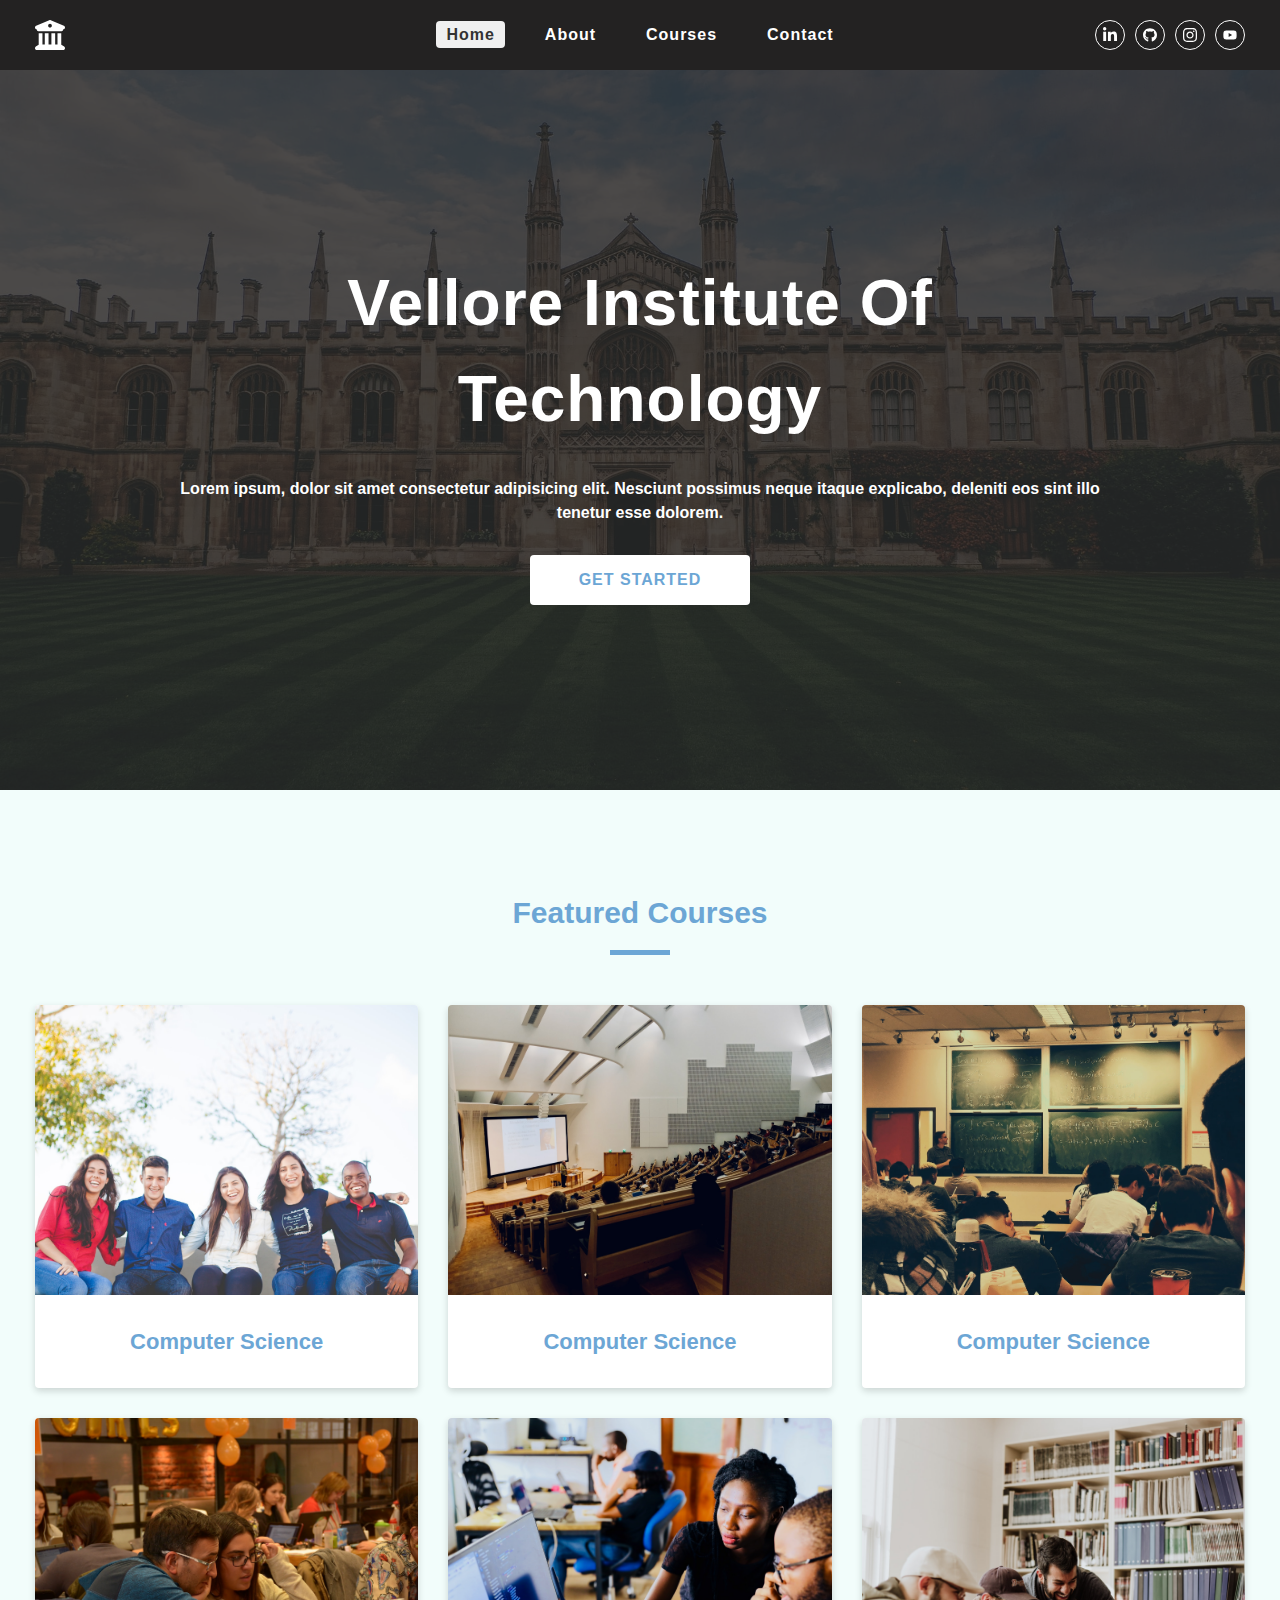
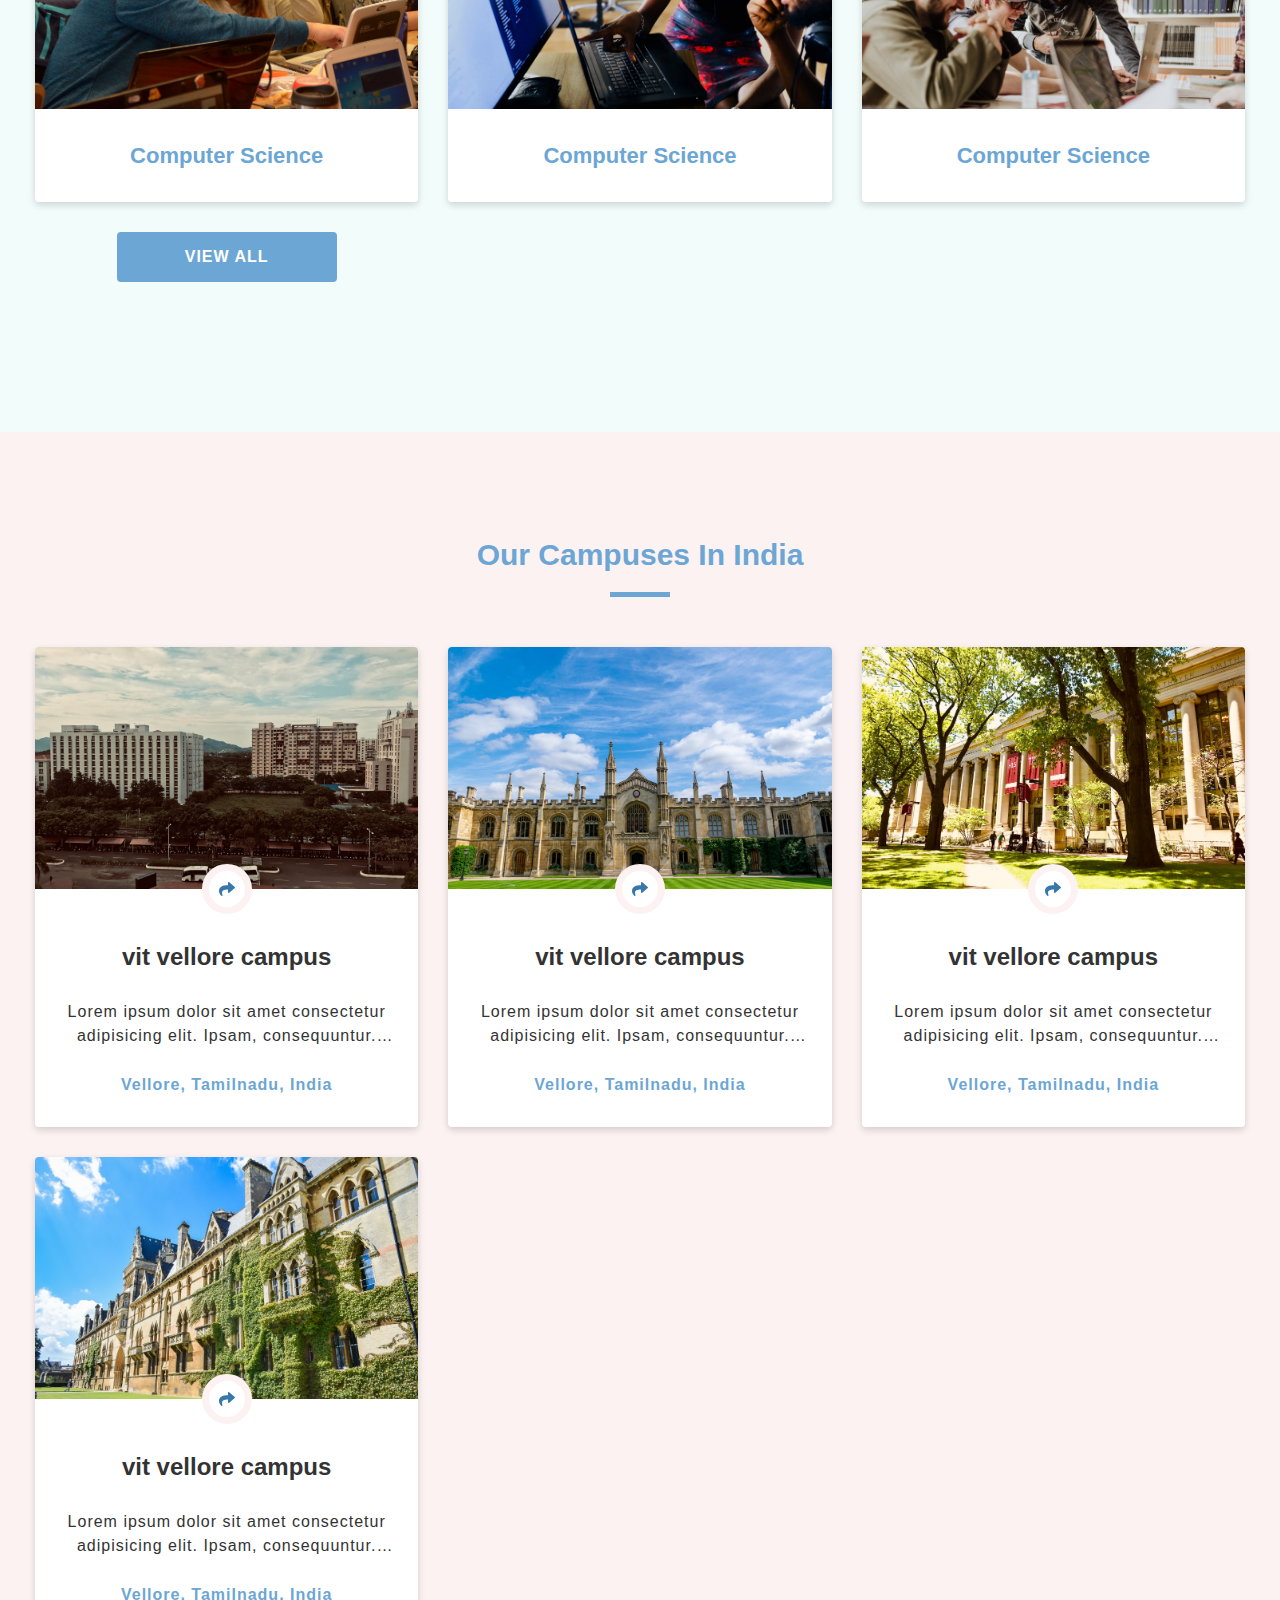
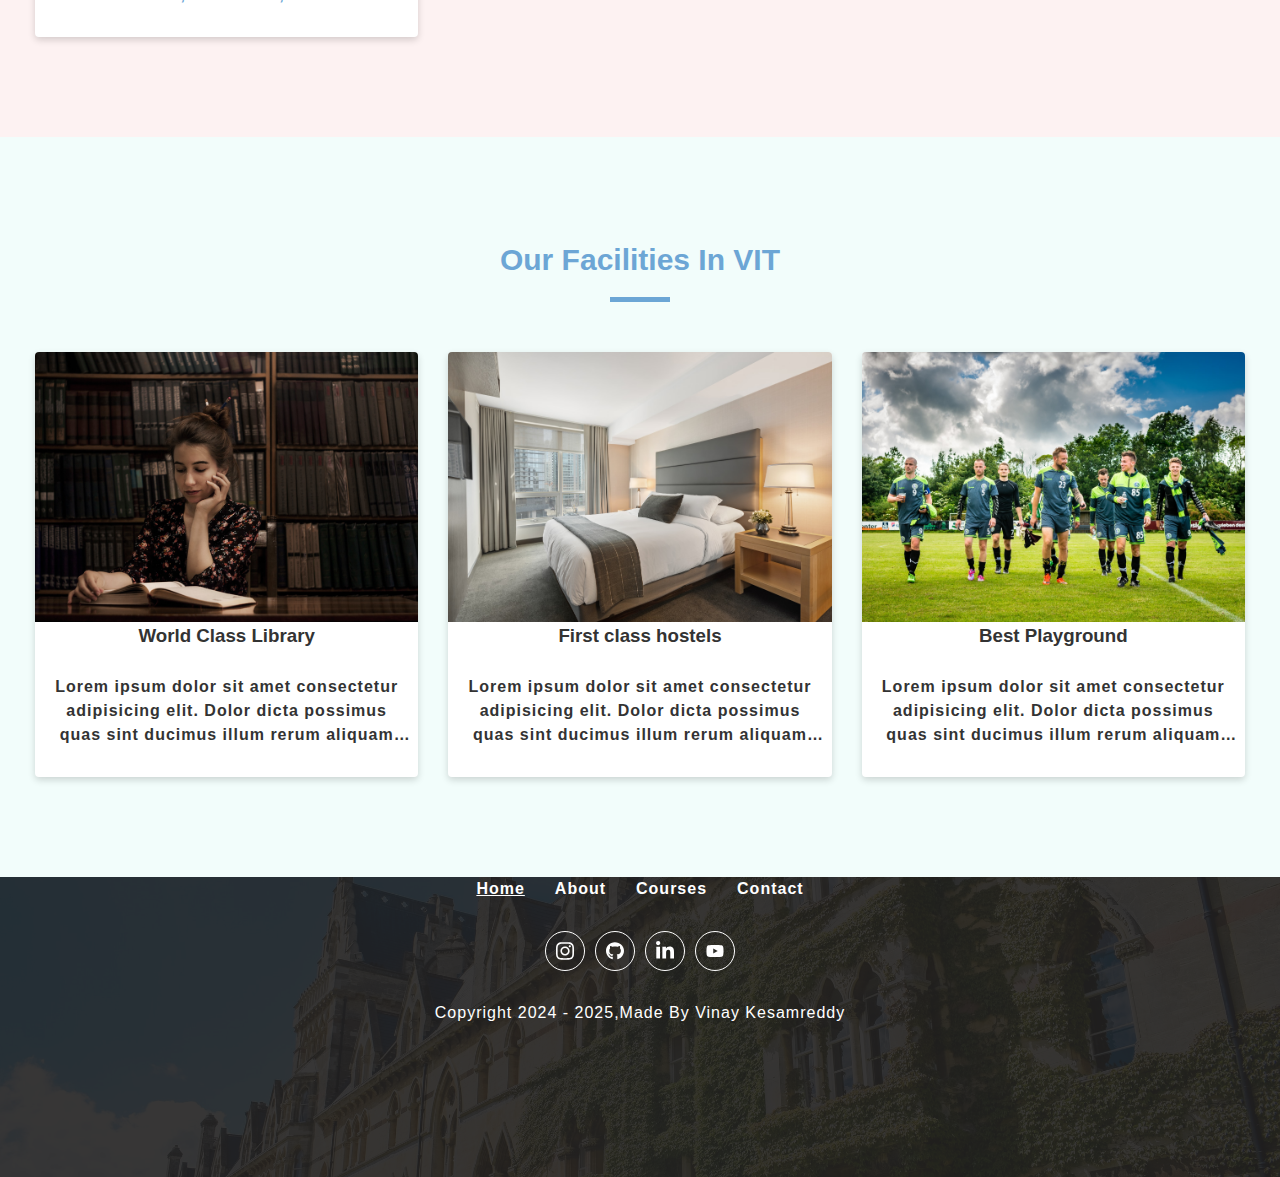
==== index.html @ 9fdfd01a "VIT Project Completed" ====
<!DOCTYPE html>
<html lang="en">
<head>
  <meta charset="UTF-8">
  <meta name="viewport" content="width=device-width, initial-scale=1.0">
  <title>Srikanth | Vellore Institute of technology</title>
  <link rel="shortcut icon" href="./icons/university.svg" type="image/x-icon">
  <link rel="stylesheet" href="./css/style.css" />
  <link rel="stylesheet" href="./css/navbar.css" />
  <link rel="stylesheet" href="./css/common.css" />
  <link rel="stylesheet" href="./css/sidebar.css" />
  <link rel="stylesheet" href="./css/footer.css" />
  <link rel="stylesheet" href="./css/home.css">
</head>
<body>
  <!-- nav section start -->
  <nav class="nav-container">
    <div class="nav-center wrapper">
      <div class="logo-section">
        <a href="./">
        <img src="./icons/university.svg" alt="university logo class="logo">
        </a>
      </div>
      <div class="hamburger">
        <img src="./icons/bars.svg" alt="sidebar open button" />
      </div>
      <div class="nav-links-main">
        <ul class="nav-links">
          <li><a href="./" class="nav-link active">Home</a></li>
          <li><a href="./about.html" class="nav-link">About</a></li>
          <li><a href="./courses.html" class="nav-link">Courses</a></li>
          <li><a href="./contact.html" class="nav-link">Contact</a></li>
        </ul>
      </div>
      <div class="nav-social-links-main">
        <ul class="nav-social-links">
          <li class="nav-social-link">
            <a href="#">
              <img src="./icons/linkedin.svg" alt="Linkedin">
            </a>
          </li>
          <li class="nav-social-link">
            <a href="#">
              <img src="./icons/github.svg" alt="github">
            </a>
          </li>
          <li class="nav-social-link">
            <a href="#">
              <img src="./icons/instagram.svg" alt="instagram">
            </a>
          </li>
          <li class="nav-social-link">
            <a href="#">
              <img src="./icons/youtube.svg" alt="youtube">
            </a>
          </li>
        </ul>
      </div>
    </div>
  </nav>
  <!-- nav section end -->

  <!-- hero section starts -->
  <div class="home-page page-hero-container">
    <div class="page-hero">
      <div class="hero-img-component">
        <img src="./assets/university-banner.jpeg" alt="university banner image">
      </div>
    </div>
    <div class="hero-box paddingBottomMobile-thirty paddingTopMobile-thirty">
      <div class="hero-content text-center wrapper text-container">
        <h1 class="heading">Vellore Institute of Technology</h1>
        <p class="desc">Lorem ipsum, dolor sit amet consectetur adipisicing elit. Nesciunt possimus neque itaque explicabo, deleniti eos sint illo tenetur esse dolorem.</p>
        <div class="button-container">
          <a href="./contact.html" class="home-button button-primary-light">Get Started</a>
        </div>
      </div>
    </div>
  </div>
  <!-- hero section ends -->

  <!-- Sidebar section starts -->
  <aside class="sidebar-container">
    <div class="sidebar-center wrapper">
      <div class="side-header">
        <div class="logo-section">
          <a href="./"><img src="./icons/university.svg" alt="sidebar logo">
          </a>
        </div>
        <div class="close-button">
          <img src="./icons/close.svg" alt="Sidebar close button">
        </div>
      </div>
      <div class="sidebar-content paddingTopMobile-fifty">
        <div class="sidebar-links-main">
          <ul class="sidebar-links">
            <li><a href="./" class="nav-link active">Home</a></li>
            <li><a href="./about.html" class="nav-link">About</a></li>
            <li><a href="./courses.html" class="nav-link">Courses</a></li>
            <li><a href="./contact.html" class="nav-link">Contact</a></li>
          </ul>
        </div>
      </div>
    </div>
  </aside>
  <!-- Sidebar section ends -->

<!-- featured courses start -->
<div class="featured-courses-container light-blue-background">
  <div class="featured-courses-center wrapper">
      <div class="section-title paddingTopDesktop-hundred paddingTopMobile-fifty">
          <h3 class="title">featured courses</h3>
          <div class="underline"></div>
      </div>
      <section class="featured-courses paddingTopDesktop-fifty paddingBottomDesktop-fifty paddingBottomMobile-fifty three-column-layout paddingTopMobile-fifty">
          <!-- single course start -->
          <article class="single-course">
              <div class="img-container">
                  <img src="./assets/course-2.jpeg" alt="Course one">
              </div>
              <div class="course-title">
                  <p>computer science</p>
              </div>
          </article>
          <!-- single course end -->
          <!-- single course start -->
          <article class="single-course">
              <div class="img-container">
                  <img src="./assets/course-3.jpeg" alt="Course one">
              </div>
              <div class="course-title">
                  <p>computer science</p>
              </div>
          </article>
          <!-- single course end -->
          <!-- single course start -->
          <article class="single-course">
              <div class="img-container">
                  <img src="./assets/course-4.jpeg" alt="Course one">
              </div>
              <div class="course-title">
                  <p>computer science</p>
              </div>
          </article>
          <!-- single course end -->
          <!-- single course start -->
          <article class="single-course">
              <div class="img-container">
                  <img src="./assets/course-5.jpeg" alt="Course one">
              </div>
              <div class="course-title">
                  <p>computer science</p>
              </div>
          </article>
          <!-- single course end -->
          <!-- single course start -->
          <article class="single-course">
              <div class="img-container">
                  <img src="./assets/course-6.jpeg" alt="Course one">
              </div>
              <div class="course-title">
                  <p>computer science</p>
              </div>
          </article>
          <!-- single course end -->
          <!-- single course start -->
          <article class="single-course">
              <div class="img-container">
                  <img src="./assets/course-1.jpeg" alt="Course one">
              </div>
              <div class="course-title">
                  <p>computer science</p>
              </div>
          </article>
          <!-- single course end -->
          <div class="paddingBottomMobile-fifty paddingBottomDesktop-hundred text-center">
              <a href="./courses.html" class="button-primary-dark">view all</a>
          </div>
      </section>
  </div>
</div>
<!-- featured courses end -->

<!-- our campuses start -->
<div class="our-campuses-container light-pink-background">
  <div class="our-campuses-center wrapper">
    <div class="section-title paddingTopDesktop-hundred paddingTopMobile-fifty">
      <h3 class="title">our campuses in India</h3>
      <div class="underline"></div>
    </div>
    <section class="our-campuses paddingTopDesktop-fifty paddingBottomDesktop-hundred
     paddingTopMobile-fifty paddingBottomMobile-fifty three-column-layout">
     <!-- single campus start -->
     <article class="each-campus">
      <div class="img-container">
        <img src="./assets/campus-1.jpeg" alt="campus-1">
        <a href="#" class="share-icon-campus">
          <img src="./icons/share.svg" alt="share icon">
        </a>
      </div>
      <div class="campus-info text-center">
        <h2 class="campu-title">vit vellore campus</h2>
        <p class="desc">Lorem ipsum dolor sit amet consectetur adipisicing elit. Ipsam, consequuntur. Consectetur neque dolores autem ad facilis culpa, aspernatur dolore. Officia.</p>
        <h4 class="address">vellore, tamilnadu, India</h4>
      </div>
     </article>
     <!-- single campus end -->
          <!-- single campus start -->
          <article class="each-campus">
            <div class="img-container">
              <img src="./assets/campus-2.jpeg" alt="campus-1">
              <a href="#" class="share-icon-campus">
                <img src="./icons/share.svg" alt="share icon">
              </a>
            </div>
            <div class="campus-info text-center">
              <h2 class="campu-title">vit vellore campus</h2>
              <p class="desc">Lorem ipsum dolor sit amet consectetur adipisicing elit. Ipsam, consequuntur. Consectetur neque dolores autem ad facilis culpa, aspernatur dolore. Officia.</p>
              <h4 class="address">vellore, tamilnadu, India</h4>
            </div>
           </article>
           <!-- single campus end -->
                <!-- single campus start -->
     <article class="each-campus">
      <div class="img-container">
        <img src="./assets/campus-3.jpeg" alt="campus-1">
        <a href="#" class="share-icon-campus">
          <img src="./icons/share.svg" alt="share icon">
        </a>
      </div>
      <div class="campus-info text-center">
        <h2 class="campu-title">vit vellore campus</h2>
        <p class="desc">Lorem ipsum dolor sit amet consectetur adipisicing elit. Ipsam, consequuntur. Consectetur neque dolores autem ad facilis culpa, aspernatur dolore. Officia.</p>
        <h4 class="address">vellore, tamilnadu, India</h4>
      </div>
     </article>
     <!-- single campus end -->
          <!-- single campus start -->
          <article class="each-campus">
            <div class="img-container">
              <img src="./assets/campus-4.jpeg" alt="campus-1">
              <a href="#" class="share-icon-campus">
                <img src="./icons/share.svg" alt="share icon">
              </a>
            </div>
            <div class="campus-info text-center">
              <h2 class="campu-title">vit vellore campus</h2>
              <p class="desc">Lorem ipsum dolor sit amet consectetur adipisicing elit. Ipsam, consequuntur. Consectetur neque dolores autem ad facilis culpa, aspernatur dolore. Officia.</p>
              <h4 class="address">vellore, tamilnadu, India</h4>
            </div>
           </article>
           <!-- single campus end -->
    </section>
  </div>
</div>
<!-- our campuses end -->

<!-- facilities section start -->
<div class="our-facilities-container light-blue-background">
  <div class="our-facilities-center wrapper">
    <div class="section-title paddingTopDesktop-hundred paddingTopMobile-fifty">
      <h3 class="title">Our Facilities in VIT</h3>
      <div class="underline"></div>
    </div>
    <section class="our-facilities paddingTopDesktop-fifty paddingBottomDesktop-hundred paddingTopMobile-fifty paddingBottomMobile-fifty three-column-layout">
      <!-- single facility start -->
      <article class="each-facility">
        <div class="img-container">
         <img src="./assets/facility-1.jpeg" alt="facilities section">
        </div>
        <div class="facility-info paddingTopMobile-thirty paddingBottomMobile-thirty paddingTopDesktop-forty paddingBottomDesktop-thirty text-center">
          <h3 class="facility">World Class Library</h3>
          <p class="facility-desc">
            Lorem ipsum dolor sit amet consectetur adipisicing elit. Dolor dicta possimus quas sint ducimus illum rerum aliquam nesciunt sapiente deleniti illo amet modi adipisci, ratione aspernatur, esse ipsa quaerat blanditiis.
          </p>
        </div>
      </article>
      <!-- single facility end -->
        <!-- single facility start -->
        <article class="each-facility">
          <div class="img-container">
           <img src="./assets/facility-2.jpeg" alt="facilities section">
          </div>
          <div class="facility-info paddingTopMobile-thirty paddingBottomMobile-thirty paddingTopDesktop-forty paddingBottomDesktop-thirty text-center">
            <h3 class="facility">First class hostels</h3>
            <p class="facility-desc">
              Lorem ipsum dolor sit amet consectetur adipisicing elit. Dolor dicta possimus quas sint ducimus illum rerum aliquam nesciunt sapiente deleniti illo amet modi adipisci, ratione aspernatur, esse ipsa quaerat blanditiis.
            </p>
          </div>
        </article>
        <!-- single facility end -->
          <!-- single facility start -->
      <article class="each-facility">
        <div class="img-container">
         <img src="./assets/facility-3.jpeg" alt="facilities section">
        </div>
        <div class="facility-info paddingTopMobile-thirty paddingBottomMobile-thirty paddingTopDesktop-forty paddingBottomDesktop-thirty text-center">
          <h3 class="facility">Best Playground</h3>
          <p class="facility-desc">
            Lorem ipsum dolor sit amet consectetur adipisicing elit. Dolor dicta possimus quas sint ducimus illum rerum aliquam nesciunt sapiente deleniti illo amet modi adipisci, ratione aspernatur, esse ipsa quaerat blanditiis.
          </p>
        </div>
      </article>
      <!-- single facility end -->
    </section>
  </div>
</div>
<!-- facilities section end -->

  <!-- Footer section starts -->
  <footer class="footer-container">
    <div class="footer-center wrapper">
      <div class="footer-links-main">
        <ul class="footer-links">
          <li><a href="./" class="footer-link active">Home</a></li>
          <li><a href="./about.html" class="footer-link">About</a></li>
          <li><a href="./courses.html" class="footer-link">Courses</a></li>
          <li><a href="./contact.html" class="footer-link">Contact</a></li>
        </ul>
      </div>
      <div class="social-links-main">
        <ul class="social-links">
          <li class="social-link"><a href="#"><img src="./icons/instagram.svg" alt="instagram"></a></li>
          <li class="social-link"><a href="#"><img src="./icons/github.svg" alt="github"></a></li>
          <li class="social-link"><a href="#"><img src="./icons/linkedin.svg" alt="linkedin"></a></li>
          <li class="social-link"><a href="#"><img src="./icons/youtube.svg" alt="youtube"></a></li>
        </ul>
      </div>
      <div class="footer-copy-right">
        <p>copyright 2024 - <span class="copyright-date">2025</span>,made by Vinay Kesamreddy</p>
      </div>
    </div>

  </footer>
  <!-- Footer section ends -->

  <!-- script -->
  <script src="./js/app.js"></script>

</body>
</html>
---- css/style.css ----
:root {
    --clr-primary:#6ca6d5;
    --clr-primary-light:#2284d3;
    --clr-white: #ffffff;
    --clr-white-light: #f0f0f0;
    --clr-shadow: #00000029;
    --clr-black: #333333;
    --clr-black-30: #2220204d;
    --clr-black-80: #222020cc;
    --clr-black-90: #212020e6;
    --clr-pink-light: #fdf2f2;
    --clr-blue-light: #f2fdfb;

    --font-family: Arial, Helvetica, San-serif;
    --box-shadow-light: 0px 3px 7px var(--clr-shadow);
    --box-shadow-dark: 0px 3px 7px var(--clr-black-30);
    --transition: all .3s linear;
    --radius: 4px;

}   

/* Global Styles */

*,
::after,::before{
    margin: 0px;
    padding: 0px;
    box-sizing: border-box;
}
*:focus{
    outline-width: 2px;
    outline-offset: 1px;
    outline-color: var(--clr-primary);
}
body{
    color: var(--clr-black);
    background: var(--clr-black);
    font-family: var(--font-family);
    line-height: 1.5;
}
ul{
    list-style-type: none;
}
a{
    text-decoration: none;
}
img{
    display: block;
}

/* Global Classes */

.container{
    width: 100%;
    height: 100%;
    background: var(--clr-primary);
    max-width: 1250px;
    margin-left: auto;
    margin-right: auto;
}
.wrapper{
    max-width: 1250px;
    margin-left: auto;
    margin-right: auto;
    padding-left: 20px;
    padding-right: 20px;
}
.text-container{
    max-width: 1000px;
    margin-left: auto;
    margin-right: auto;
}
.display-block{
    display: block !important;
}
.text-center{
    text-align: center;
}
.text-left{
    text-align: left;
}
.text-right{
    text-align: right;
}
@media screen and (max-width: 991px) {
    .full-width-mobile{
        width: 100%;
    } 
}
@media screen and (min-width: 992px){
    .full-width-desktop{
        width:100%;
    }
}
.light-pink-background{
    background: var(--clr-pink-light);
}
.light-blue-background{
    background: var(--clr-blue-light);
}
.section-title .title{
    font-size: 30px;
    font-weight: bold;
    text-transform: capitalize;
    text-align: center;
    margin-bottom: 15px;
    color: var(--clr-primary);
}
.section-title .underline{
    width: 60px;
    height: 5px;
    background: var(--clr-primary);
    margin-left: auto;
    margin-right: auto;
}
.button-primary-dark,
.button-primary-light{
    font-weight: bold;
    text-transform: uppercase;
    border: none;
    cursor: pointer;
    height: 45px;
    transition: var(--transition);
    font-size: 16px;
    letter-spacing: 1px;
    padding-left: 20px;
    padding-right: 20px;
    min-width: 200px;
    display: inline-flex;
    justify-content: center;
    align-items: center;
    border-radius: var(--radius);

}
.button-primary-dark{
    background: var(--clr-primary);
    color: var(--clr-white);
}
.button-primary-light{
    background: var(--clr-white);
    color: var(--clr-primary);
}
.button-primary-dark:hover{
    background: var(--clr-primary-light);
}
.button-primary-light:hover{
    background: var(--clr-white-light);
}
.primary-input,
.primary-textarea
{
    height: 45px;
    font-size: 16px;
    line-height: 25px;
    padding-left: 15px;
    padding-right: 15px;
    border-radius: 2px;
    border: 1px solid var(--clr-shadow);
    letter-spacing: 1px;
    font-family: var(--font-family);
}
.primary-textarea{
    height: unset;
    padding-top: 15px;
    padding-bottom: 15px;
    resize: vertical;
}
.primary-input::placeholder,
.primary-textarea::placeholder{
    text-transform: capitalize;
}
@media screen and (min-width: 992px){
    .button-primary-dark,
    .button-primary-light{
        height: 50px;
        min-width: 220px;
    }
    .primary-input{
        height: 50px;
    }
}

@keyframes bounceAnimation{
    0%{
        transform:scale(0.8);

    }
    100%{
        transform: scale(1.2);
    }
}
---- css/navbar.css ----
/* Navbar styles */
.nav-container{
    background: var(--clr-black-90);
    width: 100%;
    min-height: 50px;
    display: flex;
    justify-content: center;
    align-items: center;
    top: -70px;
}
.nav-container.sticky-nav{
    position: fixed;
    top: 0;
    left: 0;
    z-index: 9;
    transition: var(--transition );
}
.nav-center{
   width: 100%;
   display: grid;
   grid-template-columns: repeat(2,1fr);
   align-items: center;
   justify-content: center;
} 
.nav-links-main{
    display: none;
}
.nav-social-links-main{
    display: none;
}
.nav-container .logo-section{
    width: 30px;
}
.nav-container .hamburger{
    width: 25px;
    display: flex;
    justify-self: flex-end;
}
@media screen and (min-width: 992px) {
    .nav-container{
        min-height: 70px;
    }
    .nav-center{
        grid-template-columns: repeat(3, 1fr);
    }
    .nav-container .nav-container.logo-section{
        width: 50px;
        cursor: pointer;
    }
    .nav-container .hamburger{
        display: none;
    }
    .nav-container .nav-links-main{
        display: flex;
    }
    .nav-container .nav-links{
        display: flex;
        column-gap: 30px;
    }
    .nav-container .nav-link{
        color: var(--clr-white);
        font-size: 16px;
        text-transform: capitalize;
        font-weight: bold;
        letter-spacing: 1px;
        padding: 5px 10px;
        border-radius: var(--radius);
        transition: var(--transition);
    }
    .nav-container .nav-link.active,
    .nav-container .nav-link:hover{
        background: var(--clr-white-light);
        color: var(--clr-black);
    }
    .nav-container .nav-social-links-main{
        display: flex;
        justify-self: flex-end;
    }
    .nav-social-links-main .nav-social-links {
        display: flex;
        column-gap: 10px;
        justify-content: center;
        align-items: center;
    }
    .nav-social-links .nav-social-link{
        width: 30px;
        height: 30px;
        border: 1px solid var(--clr-white);
        border-radius: 50%;
        display: flex;
        justify-content: center;
        align-items: center;
    }
    .nav-social-links-main .nav-social-link:hover {
        transition: var(--transition);
        transform: translateY(-3px)
    }
    .nav-container .nav-social-link img{
        width: 14px;
    }
}
---- css/common.css ----
/* Hero page container */
.page-hero-container{
    width: 100%;
}
.page-hero-container .page-img-component{
    aspect-ratio: 375/220;
    overflow: hidden;
}
.page-hero-container .img-container,
.page-hero-container img{
    width: 100%;
    height: 100%;
    object-fit: cover;
}
.page-hero-container .hero-box{
    width: 100%;
    background: var(--clr-primary);
    min-height: 250px;
    display: flex;
    justify-content: center;
    align-items: center;
}
.page-hero-container .hero-content{
    display: flex;
    flex-direction: column;
    row-gap: 30px;
}
.page-hero-container .heading{
    color: var(--clr-white);
    font-size: 24px;
    letter-spacing: 1px;
    text-transform: capitalize;
}
.page-hero-container .desc{
    color: var(--clr-white);
    font-size: 16px;
    font-weight: bold;
}
.page-hero-container .small-heading{
    font-size: 18px;
    letter-spacing: 1px;
    text-transform: uppercase;
    color: var(--clr-white);
    font-weight: bold;
}
@media screen and (min-width: 992px){
    .page-hero-container{
        position: relative;
    }
    .page-hero-container .hero-img-component{
        aspect-ratio: 1928/700;
        position: relative;
    }
    .home-page.page-hero-container .hero-img-component{
        aspect-ratio: 1920/1080;
    }
    .page-hero-container .hero-img-component::before{
        content: "";
        position: absolute;
        width: 100%;
        height: 100%;
        top: 0;
        left: 0;
        background: var(--clr-black-80);
    }
    .page-hero-container .hero-box{
        position: absolute;
        top: 50%;
        left: 50%;
        transform: translate(-50%,-50%);
        background: transparent;
    }
    .page-hero-container .heading{
        font-size: 64px;
    }
    .page-hero-container .small-heading{
        font-size: 34px;
    }
    .page-hero-container .home-button{
        animation: bounceAnimation 3s linear infinite alternate;
    }
}

/* contact promotion styles */
.contact-promotion{
    width: 100%;

}
.contact-promotion .contact-promo-img{
    position: relative;
    aspect-ratio: 350/400;
    overflow: hidden;
    border-radius: var(--radius);
}
.contact-promotion .contact-promo-img::before{
    position: absolute;
    content: "";
    width: 100%;
    height: 100%;
    top: 0;
    left: 0;
    background: var(--clr-black-80);
}
.contact-promotion .contact-promo-img img{
    width: 100%;
    height: 100%;
    object-fit: cover;
}
.contact-promotion .contact-info-container{
    position: absolute;
    top: 50%;
    left: 50%;
    width: 100%;
    height: 100%;
    transform: translate(-50%, -50%);
    display: flex;
    flex-direction: column;
    row-gap: 40px;
    align-items: center;
    justify-content: center;
}
.contact-promotion .contact-info-container .contact-heading{
    font-size: 30px;
    color: var(--clr-white);
    letter-spacing: 1px;
    text-transform: capitalize;
}
@media screen and (min-width: 992px) {
    .contact-promotion .contact-promo-img {
        aspect-ratio: 1259/437;
    }
    .contact-promotion .contact-info-container .contact-heading{
        font-size: 40px;
    }
}

/* Padding classes */
@media screen and (max-width: 991px){
    .paddingTopMobile-ten{
        padding-top: 10px !important;
    }
    .paddingTopMobile-twenty{
        padding-top: 20px !important;
    }
    .paddingTopMobile-thirty{
        padding-top: 30px !important;
    }
    .paddingTopMobile-fourty{
        padding-top: 40px !important;
    }
    .paddingTopMobile-fifty{
        padding-top: 50px !important;
    }
    .paddingBottomMobile-ten{
        padding-bottom: 10px !important;
    }
    .paddingBottomMobile-twenty{
        padding-bottom: 20px !important;
    }
    .paddingBottomMobile-thirty{
        padding-bottom: 30px !important;
    }
    .paddingBottomMobile-fourty{
        padding-bottom: 40px !important;
    }
    .paddingBottomMobile-fifty{
        padding-bottom: 50px !important;
    }    
}
@media screen and (min-width: 992px){
    .paddingTopDesktop-ten{
        padding-top: 10px;
    }
    .paddingTopDesktop-twenty{
        padding-top: 20px;
    }
    .paddingTopDesktop-thirty{
        padding-top: 30px;
    }
    .paddingTopDesktop-fourty{
        padding-top: 40px;
    }
    .paddingTopDesktop-fifty{
        padding-top: 50px;
    }
    .paddingTopDesktop-sixty{
        padding-top: 60px;
    }
    .paddingTopDesktop-seventy{
        padding-top: 70px;
    }
    .paddingTopDesktop-eighty{
        padding-top: 80px;
    }
    .paddingTopDesktop-ninety{
        padding-top: 90px;
    }
    .paddingTopDesktop-hundred{
        padding-top: 100px;
    }
    .paddingBottomDesktop-ten{
        padding-bottom: 10px;
    }
    .paddingBottomDesktop-twenty{
        padding-bottom: 20px;
    }
    .paddingBottomDesktop-thirty{
        padding-bottom: 30px;
    }
    .paddingBottomDesktop-fourty{
        padding-bottom: 40px;
    }
    .paddingBottomDesktop-fifty{
        padding-bottom: 50px;
    }
    .paddingBottomDesktop-sixty{
        padding-bottom: 60px;
    }
    .paddingBottomDesktop-seventy{
        padding-bottom: 70px;
    }
    .paddingBottomDesktop-eighty{
        padding-bottom: 80px;
    }
    .paddingBottomDesktop-ninety{
        padding-bottom: 90px;
    }
    .paddingBottomDesktop-hundred{
        padding-bottom: 100px;
    }
}

/* featured courses */
.single-course{
    width: 100%;
    background: var(--clr-white);
    height: 100%;
    box-shadow: var(--box-shadow-light);
    border-radius: var(--radius);
    transition: var(--transition);

}
.single-course:hover{
    transform: translateY(-2px) scale(1.02);
}
.single-course .img-container{
    aspect-ratio: 355/250;
    overflow: hidden;

}          
.single-course .img-container img{
    width: 100%;
    height: 100%;
    object-fit: cover;
    border-top-left-radius: var(--radius);
    border-top-right-radius: var(--radius);
    transition: var(--transition);
}
.single-course .course-title p{
    font-size: 22px;
    text-transform: capitalize;
    text-align: center;
    font-weight: bold;
    color: var(--clr-primary);
    padding-left: 10px;
    padding-right: 10px;
    margin-top: 30px;
    margin-bottom: 30px;
}
@media screen and (min-width: 992px){
    .single-course .img-container{
        aspect-ratio: 396/300;
    }
    .single-course:hover img {
        transform: scale(1.05) rotateZ(2deg);
    }
}

/* layout classes */
.three-column-layout{
    display: grid;
    grid-template-columns: 1fr;
    gap: 30px;

}
@media screen and (min-width: 769px) {
    .three-column-layout {
        grid-template-columns: 1fr 1fr;
    }
}
@media screen and (min-width: 992px) {
    .three-column-layout {
        grid-template-columns: 1fr 1fr 1fr;
    }
}
---- css/sidebar.css ----
/* Sidebar styles */
.sidebar-container{
    background: var(--clr-black);
    width: 100%;
    height: 100vh;
    position: fixed;
    top: 0;
    left: -100%;
    transition: var(--transition);
    opacity: 0;
    z-index: 10;
}
.sidebar-container.show-sidebar{
    left: 0%;
    opacity: 1;
}
.sidebar-container .logo-section{
    width: 30px;
}
.sidebar-container .close-button{
    width: 25px;
}
.sidebar-container .side-header{
    width: 100%;
    display: flex;
    justify-content: space-between;
    align-items: center;
    min-height: 50px;
}
.sidebar-container .sidebar-content{
    width: 100%;
    height: 100%;
    display: flex;
    justify-content: center;
}
.sidebar-container .sidebar-links{
    display: flex;
    flex-direction: column;
    row-gap: 30px;
    align-items: center;
}
.sidebar-container .sidebar-links .nav-link{
    color: var(--clr-white);
    text-transform: capitalize;
    letter-spacing: 1px;
    padding: 5px 10px;
    border-radius: var(--radius);
    font-size: 16px;
    font-weight: bold;
}
.sidebar-container .sidebar-links .nav-link.active{
    background-color: var(--clr-white);
    color: var(--clr-black);
}
---- css/footer.css ----
/* footer styles */

.footer-container{
    width: 100%;
    min-height: 300px;
    position: relative;
    z-index: 1;
    background: url("./../assets/footer-img.jpeg");
    background-repeat: no-repeat;
    background-size: cover;
    background-position: center;
}
.footer-container::before{
    content: "";
    width: 100%;
    height: 100%;
    position: absolute;
    top: 0;
    left: 0;
    background: var(--clr-black-90);
    z-index: -1;
}
.footer-container .footer-center{
    display: flex;
    flex-direction: column;
    row-gap: 30px;
}
.footer-container .footer-links{
    display: flex;
    justify-content: center;
    column-gap: 30px;
}
.footer-container .footer-link {
    font-size: 16px;
    color: var(--clr-white);
    text-transform: capitalize;
    letter-spacing: 1px;
    transition: var(--transition);
    font-weight: bold;
}
.footer-container .footer-link.active,
.footer-container .footer-link:hover{
    text-decoration: underline;
}
.footer-container .social-links{
    display: flex;
    justify-content: center;
    align-items: center;
    column-gap: 10px;
}
.footer-container .social-link{
    width: 40px;
    height: 40px;
    border: 1px solid var(--clr-white);
    border-radius: 50%;
    display: flex;
    justify-content: center;
    align-items: center;
    transition: var(--transition);
}
.footer-container .social-link img{
    width: 18px;
}
.footer-container .social-link:hover{
    transform: translateY(-3px);
}
.footer-copy-right p{
    font-size: 16px;
    color: var(--clr-white);
    letter-spacing: 1px;
    line-height: 24px;
    text-transform: capitalize;
    text-align: center;
}
---- css/home.css ----
/* Our campuses section styles */
.each-campus{
    width: 100%;
    border-radius: var(--radius);
    background-color: var(--clr-white);
    box-shadow: var(--box-shadow-light);
    transition: var(--transition);
}
.each-campus:hover{
    box-shadow: var(--box-shadow-dark);
    transform: translateY(2px) scale(1.002);
}
.each-campus .img-container{
    aspect-ratio: 355/250;
    position: relative;
}
.each-campus .img-container .share-icon-campus{
    width: 50px;
    height: 50px;
    position: absolute;
    left: 50%;
    bottom: 0%;
    transform: translate(-50%, 50%);
    border-radius: 50%;
    background-color: var(--clr-white);
    display: flex;
    justify-content: center;
    align-items: center;
    padding: 10px;
    transition: var(--transition);
    border: 7px solid var(--clr-pink-light);
}
.each-campus .img-container .share-icon-campus:hover{
    border-color: var(--clr-blue-light);
    background-color: var(--clr-pink-light);
}
.each-campus .img-container img{
    width: 100%;
    height: 100%;
    object-fit: cover;
    border-top-left-radius: var(--radius);
    border-top-right-radius: var(--radius);
}
.each-campus .campus-info{
    margin-top: 50px;
    margin-bottom: 30px;
    padding-left: 20px;
    padding-right: 20px;

}
.each-campus .campus-info .campus-title{
    font-size: 22px;
    text-transform: capitalize;
    color: var(--clr-primary);
    letter-spacing: 10px;
}
.each-campus .campus-info .desc{
    font-size: 16px;
    letter-spacing: 1px;
    margin-top: 25px;
    margin-bottom: 25px;
    display: -webkit-box;
    -webkit-line-clamp: 2;
    -webkit-box-orient: vertical;
    overflow: hidden;
}
.each-campus .campus-info .address{
    font-size: 16px;
    letter-spacing: 1px;
    text-transform: capitalize;
    color: var(--clr-primary);
}
@media screen and (min-width: 992px) {
    .each-campus .img-container{
        aspect-ratio: 396/250;
    }
}

/* OUR FACILITIES STYLES */
.each-facility{
    width: 100%;
    background-color: var(--clr-white);
    box-shadow: var(--box-shadow-light);
    transition: var(--transition);
    border-radius: var(--radius);

}
.each-facility:hover{
    box-shadow: var(--box-shadow-dark);
    transform: translateY(2px) scale(1.002);
}
.each-facility .img-container{
    aspect-ratio: 355/250;
    overflow: hidden;

}
.each-facility .img-container img{
    width: 100%;
    height: 100%;
    object-fit: cover;
    border-top-left-radius: var(--radius);
    border-top-right-radius: var(--radius);
}
.each-facility .facility-info .facility-title{
    font-size: 22px;
    color: var(--clr-primary);
    text-transform: capitalize;
    letter-spacing: 1px;

}
.each-facility .facility-info .facility-desc{
    font-size: 16px;
    letter-spacing: 1px;
    font-weight: bold;
    padding-left: 10px;
    padding-right: 10px;
    margin-top: 25px;
    display: -webkit-box;
    -webkit-line-clamp: 3;
    -webkit-box-orient: vertical;
    overflow: hidden;
}
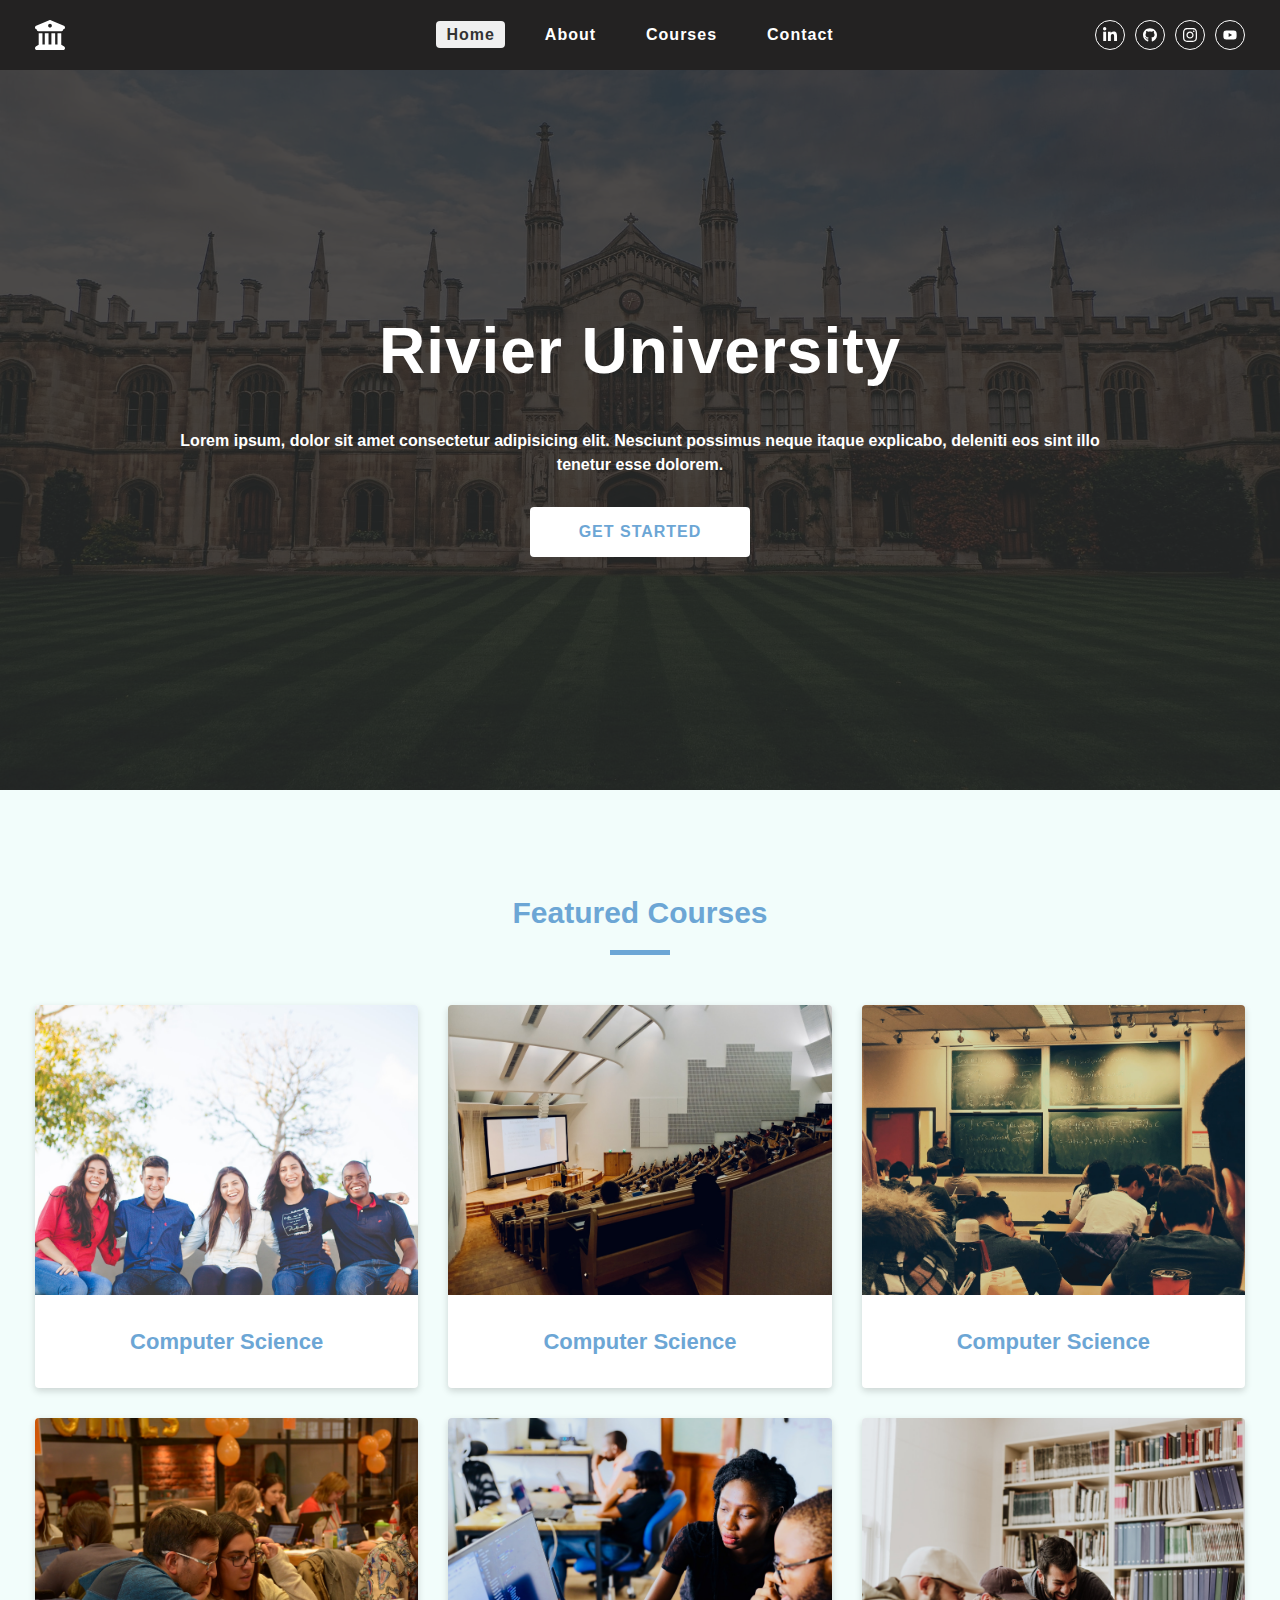
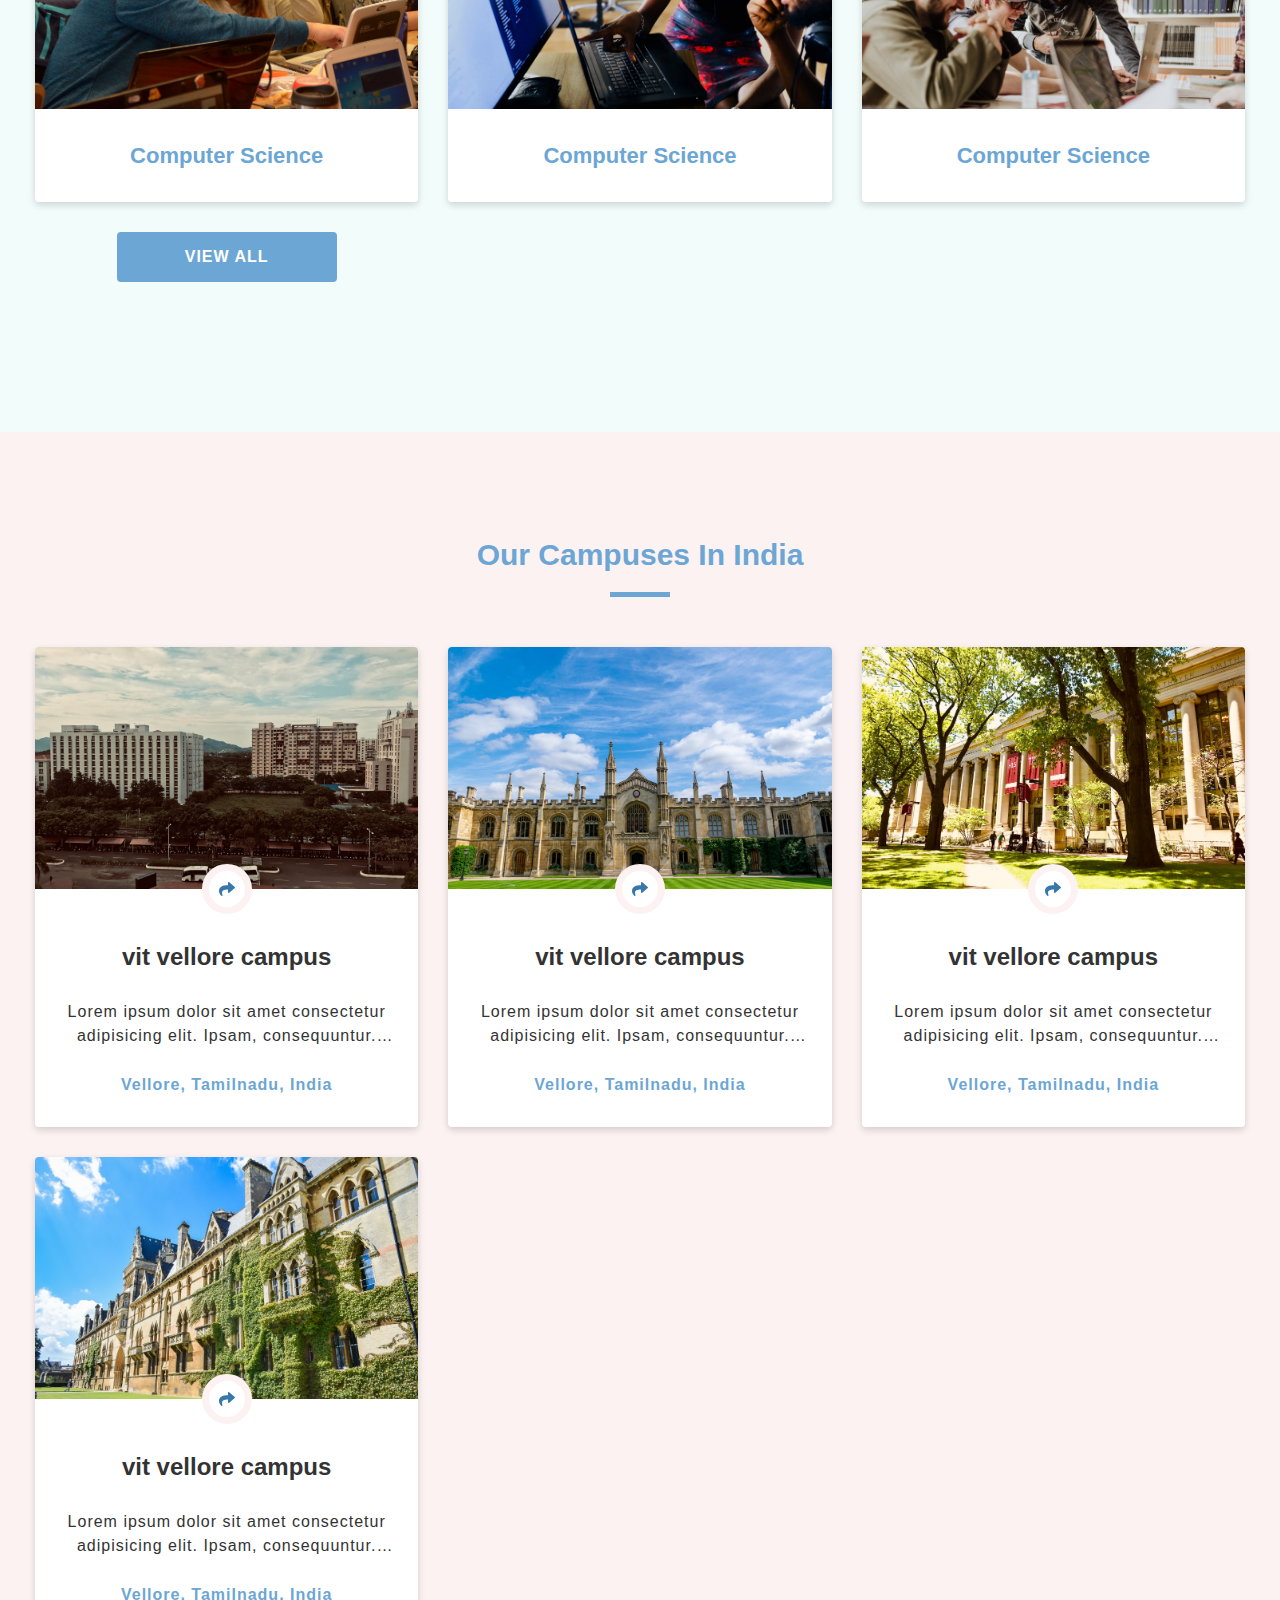
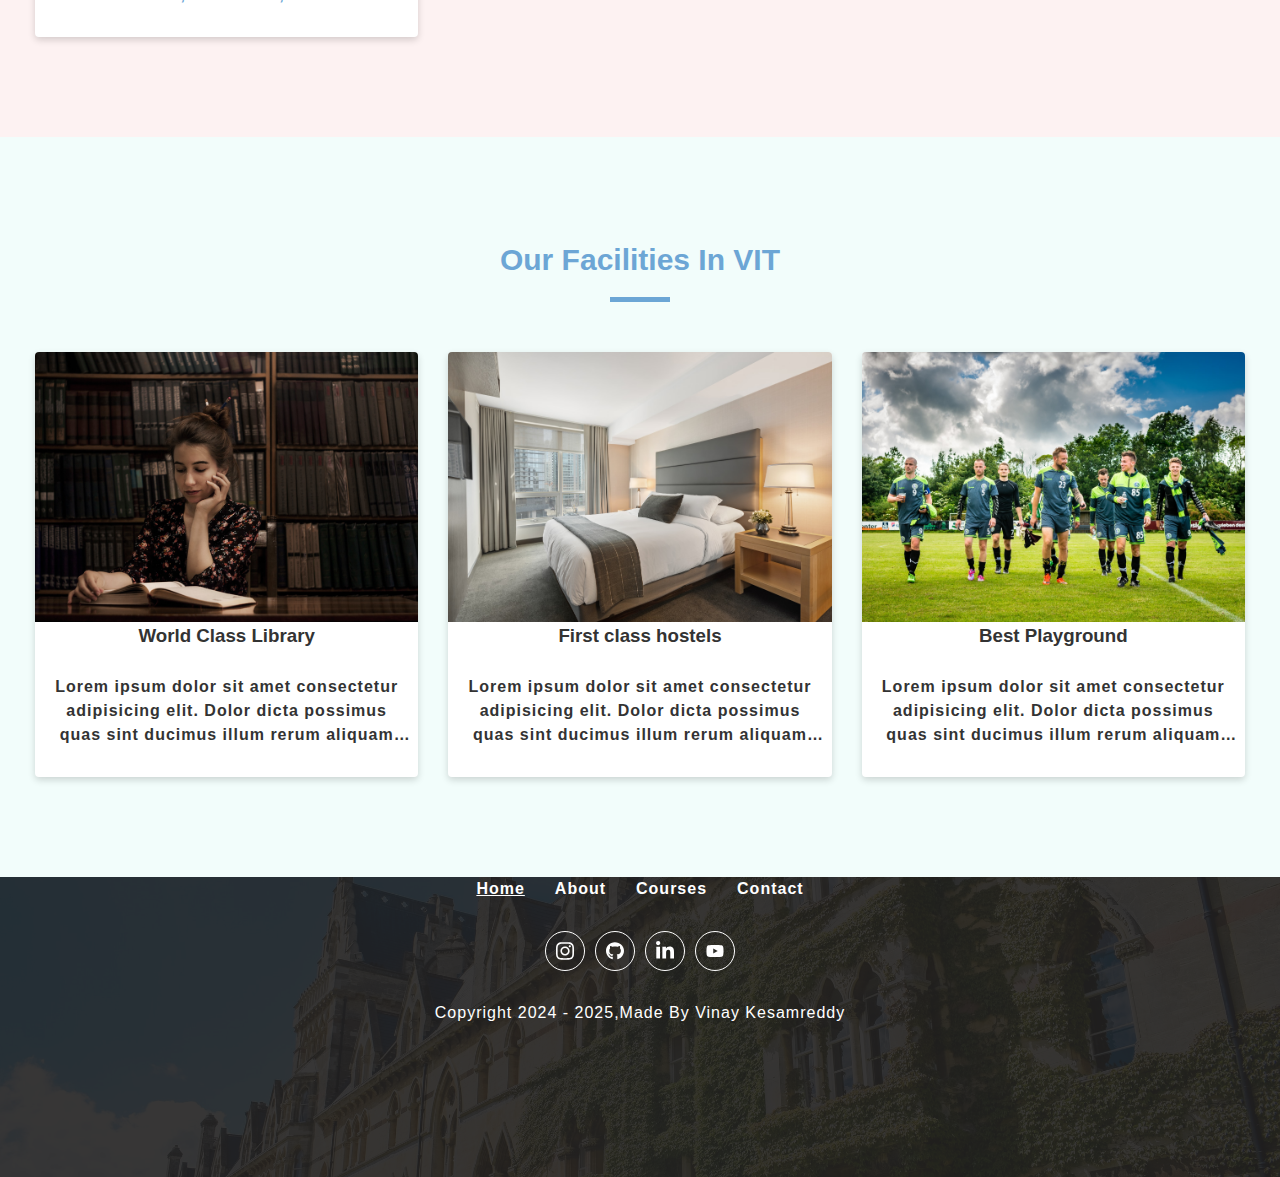
==== commit effd2afa: "Hero Heading name changed" ====
--- a/index.html
+++ b/index.html
@@ -3,7 +3,7 @@
 <head>
   <meta charset="UTF-8">
   <meta name="viewport" content="width=device-width, initial-scale=1.0">
-  <title>Srikanth | Vellore Institute of technology</title>
+  <title>Vinay | RIVIER UNIVERSITY</title>
   <link rel="shortcut icon" href="./icons/university.svg" type="image/x-icon">
   <link rel="stylesheet" href="./css/style.css" />
   <link rel="stylesheet" href="./css/navbar.css" />
@@ -69,7 +69,7 @@
     </div>
     <div class="hero-box paddingBottomMobile-thirty paddingTopMobile-thirty">
       <div class="hero-content text-center wrapper text-container">
-        <h1 class="heading">Vellore Institute of Technology</h1>
+        <h1 class="heading">Rivier University</h1>
         <p class="desc">Lorem ipsum, dolor sit amet consectetur adipisicing elit. Nesciunt possimus neque itaque explicabo, deleniti eos sint illo tenetur esse dolorem.</p>
         <div class="button-container">
           <a href="./contact.html" class="home-button button-primary-light">Get Started</a>
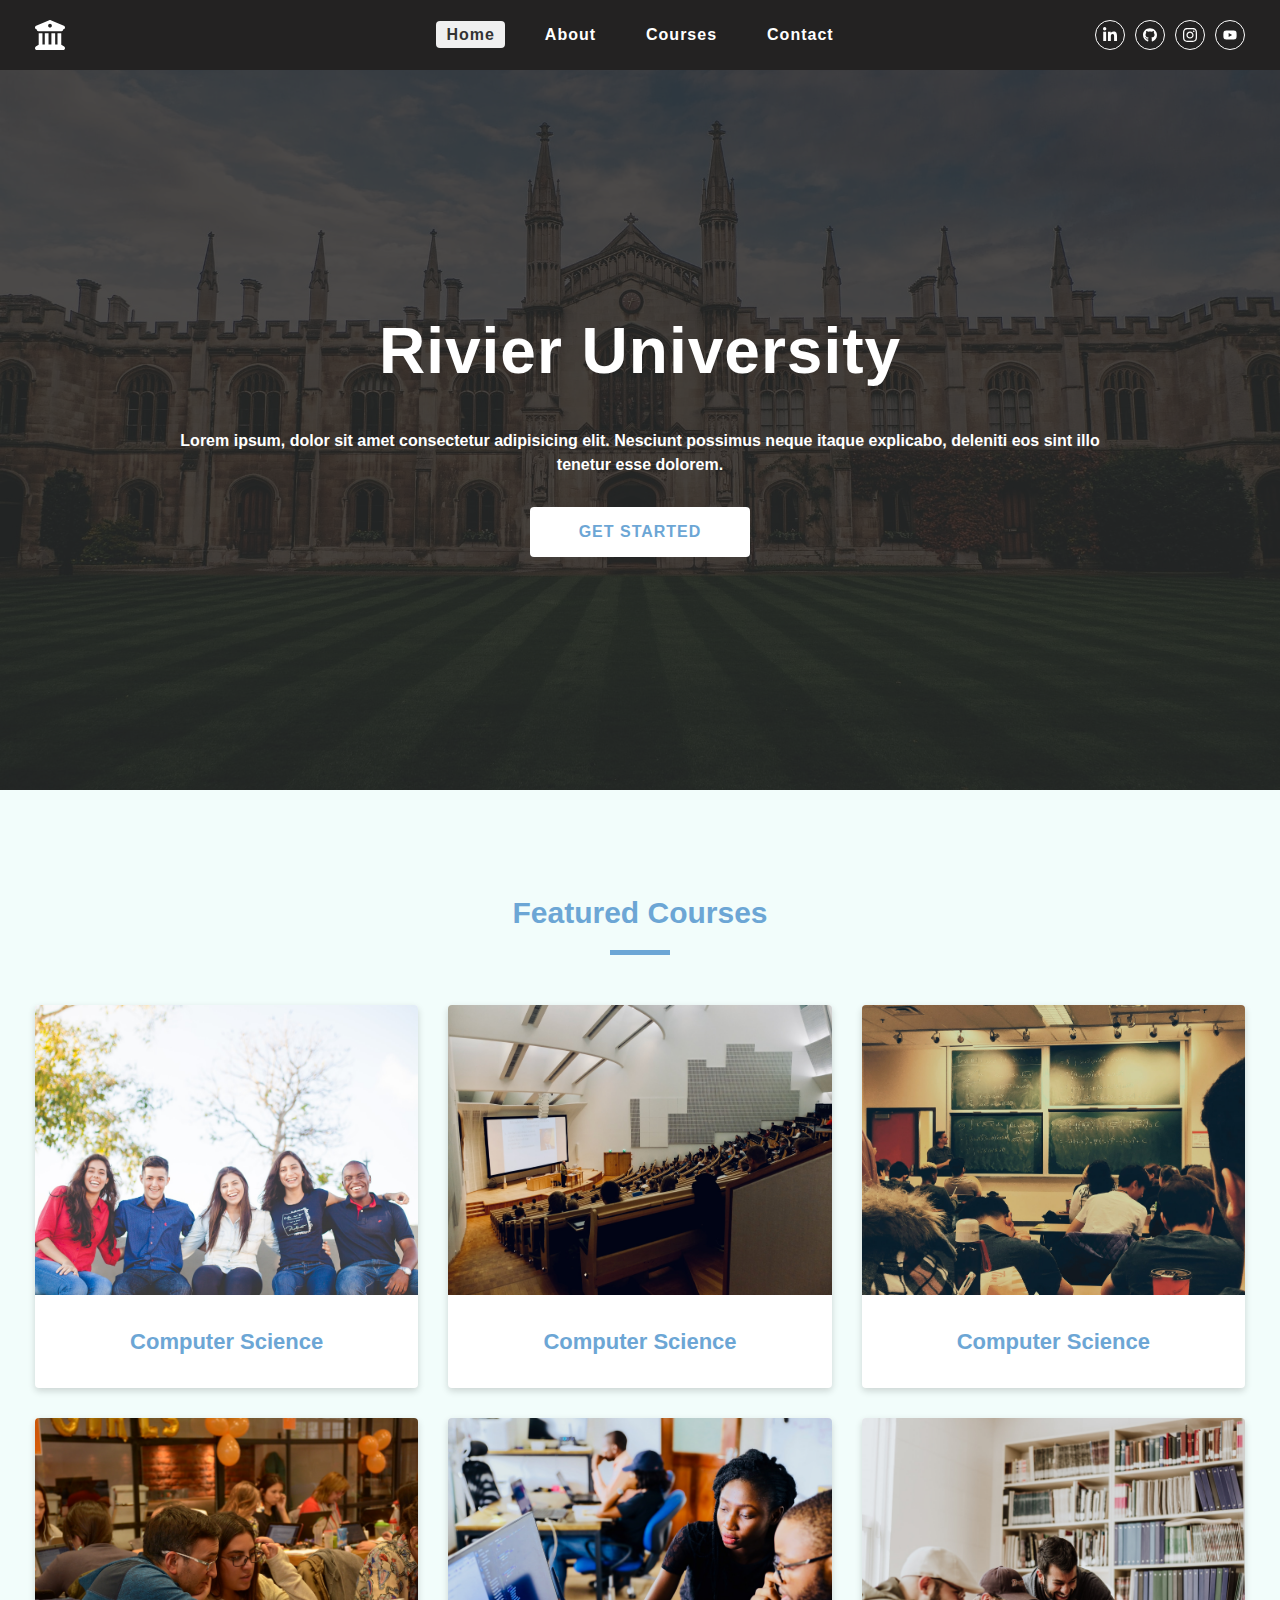
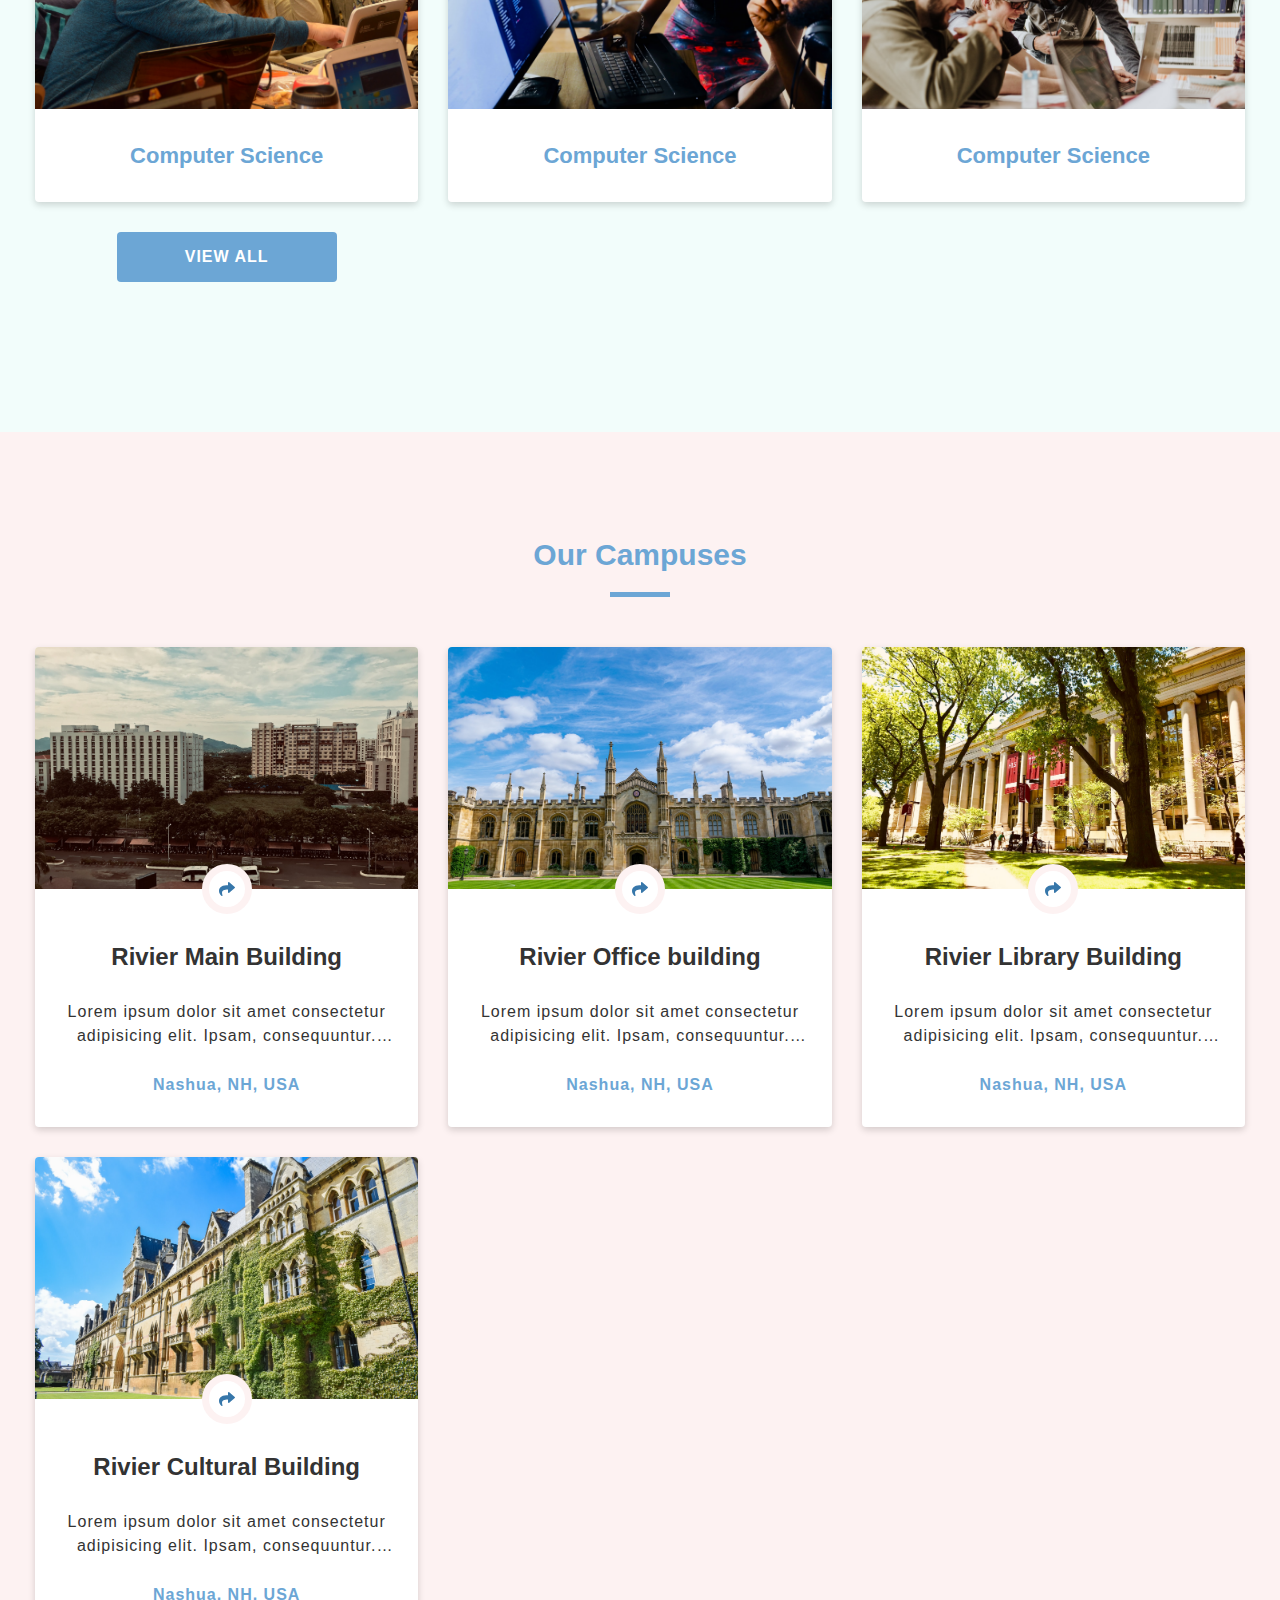
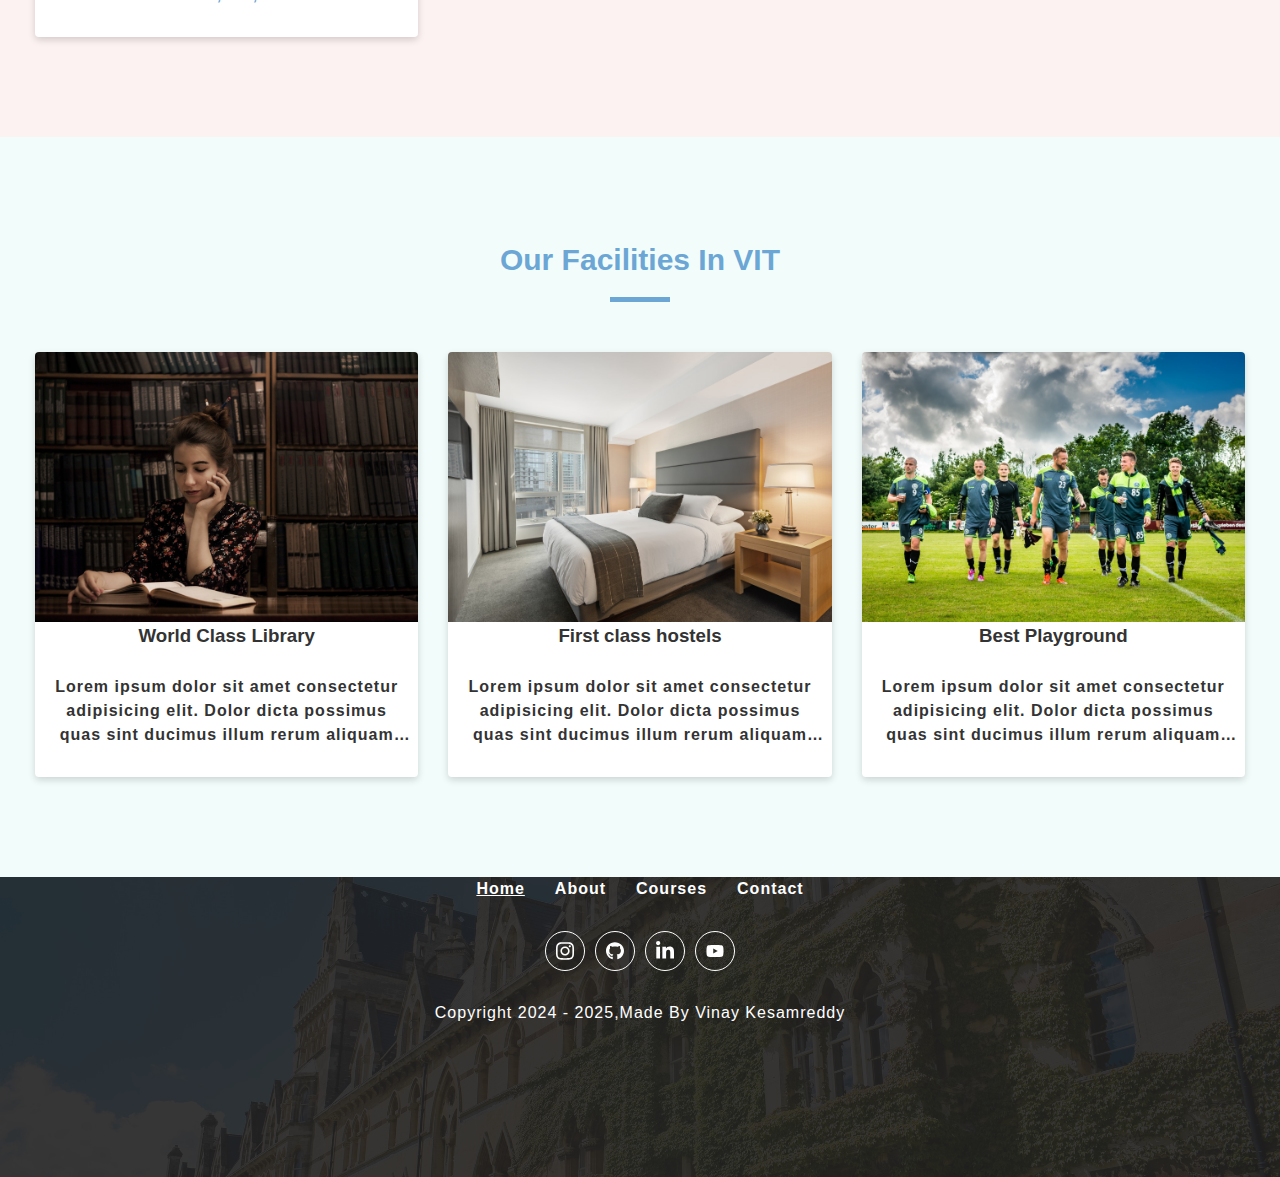
==== commit d20e3abf: "Campus names and addresses changed" ====
--- a/index.html
+++ b/index.html
@@ -185,7 +185,7 @@
 <div class="our-campuses-container light-pink-background">
   <div class="our-campuses-center wrapper">
     <div class="section-title paddingTopDesktop-hundred paddingTopMobile-fifty">
-      <h3 class="title">our campuses in India</h3>
+      <h3 class="title">our campuses</h3>
       <div class="underline"></div>
     </div>
     <section class="our-campuses paddingTopDesktop-fifty paddingBottomDesktop-hundred
@@ -199,9 +199,9 @@
         </a>
       </div>
       <div class="campus-info text-center">
-        <h2 class="campu-title">vit vellore campus</h2>
+        <h2 class="campu-title">Rivier Main Building</h2>
         <p class="desc">Lorem ipsum dolor sit amet consectetur adipisicing elit. Ipsam, consequuntur. Consectetur neque dolores autem ad facilis culpa, aspernatur dolore. Officia.</p>
-        <h4 class="address">vellore, tamilnadu, India</h4>
+        <h4 class="address">Nashua, NH, USA</h4>
       </div>
      </article>
      <!-- single campus end -->
@@ -214,9 +214,9 @@
               </a>
             </div>
             <div class="campus-info text-center">
-              <h2 class="campu-title">vit vellore campus</h2>
+              <h2 class="campu-title">Rivier Office building</h2>
               <p class="desc">Lorem ipsum dolor sit amet consectetur adipisicing elit. Ipsam, consequuntur. Consectetur neque dolores autem ad facilis culpa, aspernatur dolore. Officia.</p>
-              <h4 class="address">vellore, tamilnadu, India</h4>
+              <h4 class="address">Nashua, NH, USA</h4>
             </div>
            </article>
            <!-- single campus end -->
@@ -229,9 +229,9 @@
         </a>
       </div>
       <div class="campus-info text-center">
-        <h2 class="campu-title">vit vellore campus</h2>
+        <h2 class="campu-title">Rivier Library Building</h2>
         <p class="desc">Lorem ipsum dolor sit amet consectetur adipisicing elit. Ipsam, consequuntur. Consectetur neque dolores autem ad facilis culpa, aspernatur dolore. Officia.</p>
-        <h4 class="address">vellore, tamilnadu, India</h4>
+        <h4 class="address">Nashua, NH, USA</h4>
       </div>
      </article>
      <!-- single campus end -->
@@ -244,9 +244,9 @@
               </a>
             </div>
             <div class="campus-info text-center">
-              <h2 class="campu-title">vit vellore campus</h2>
+              <h2 class="campu-title">Rivier Cultural Building</h2>
               <p class="desc">Lorem ipsum dolor sit amet consectetur adipisicing elit. Ipsam, consequuntur. Consectetur neque dolores autem ad facilis culpa, aspernatur dolore. Officia.</p>
-              <h4 class="address">vellore, tamilnadu, India</h4>
+              <h4 class="address">Nashua, NH, USA</h4>
             </div>
            </article>
            <!-- single campus end -->
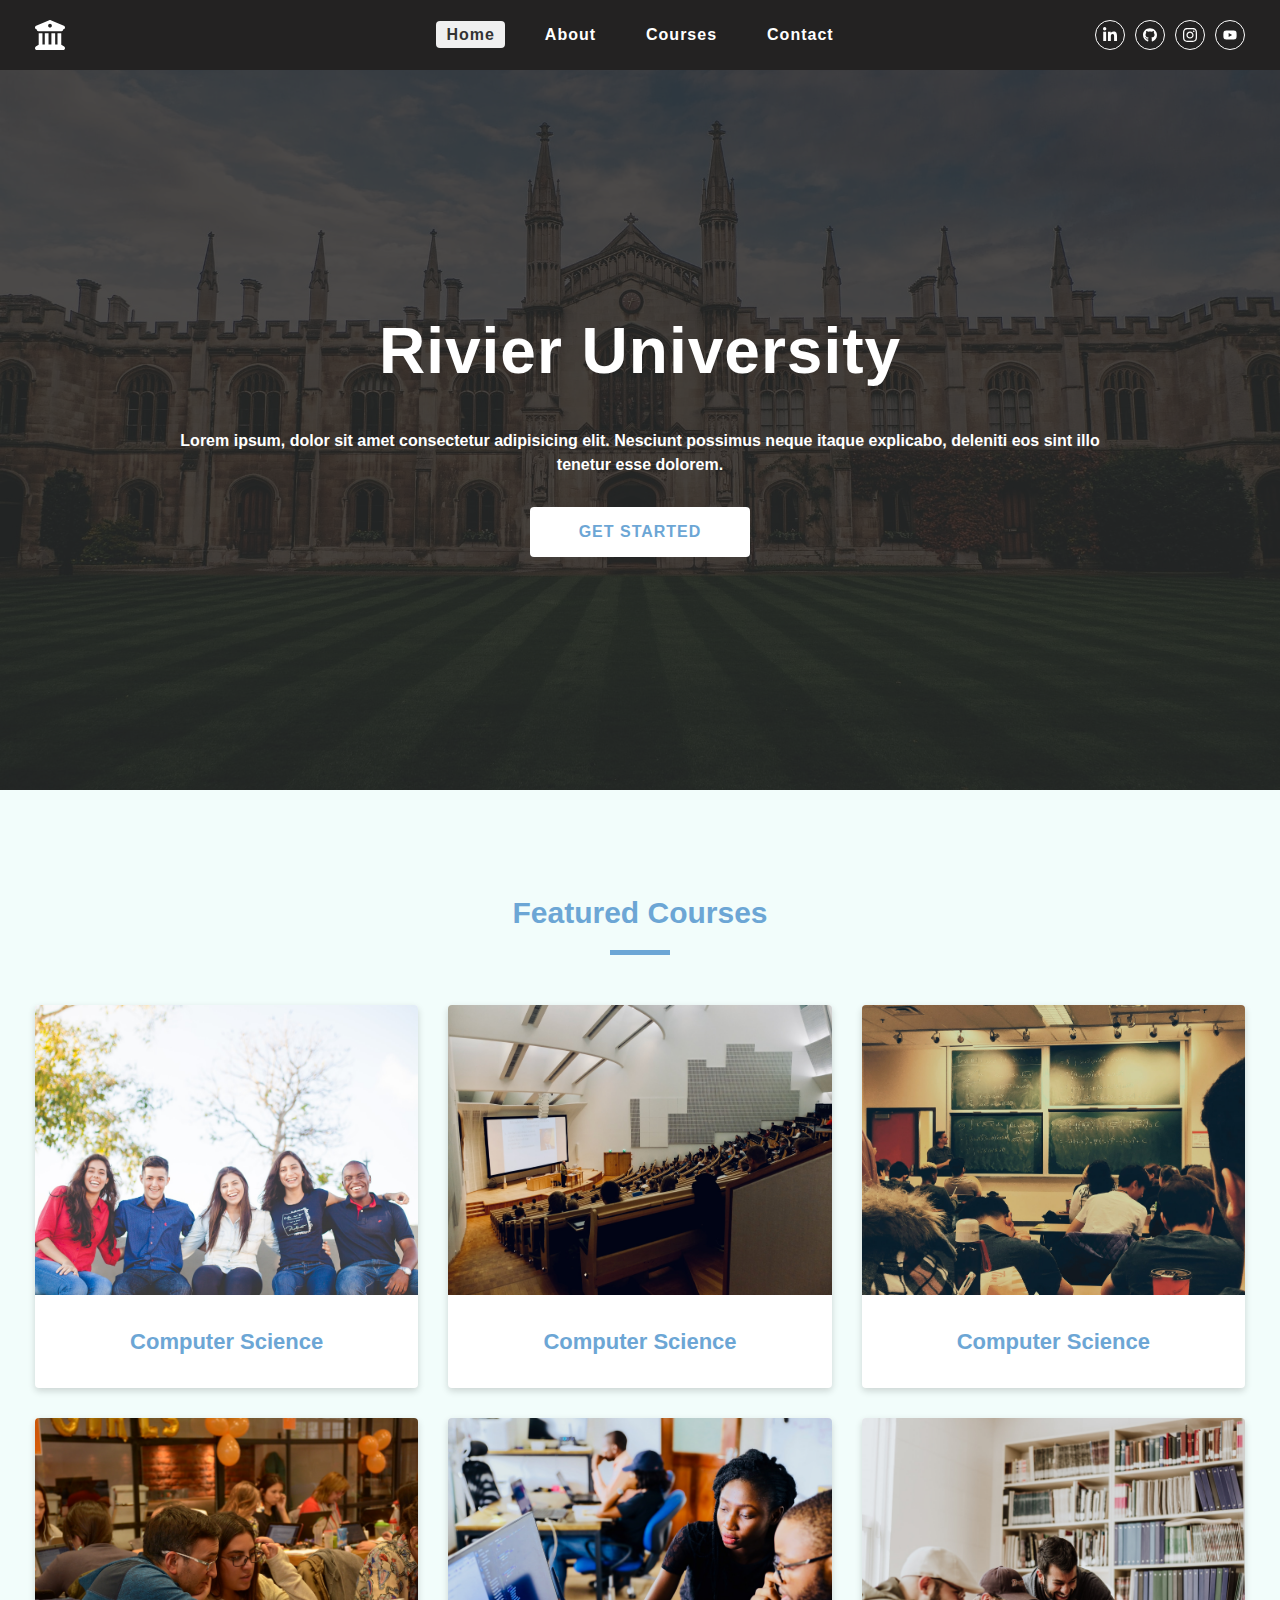
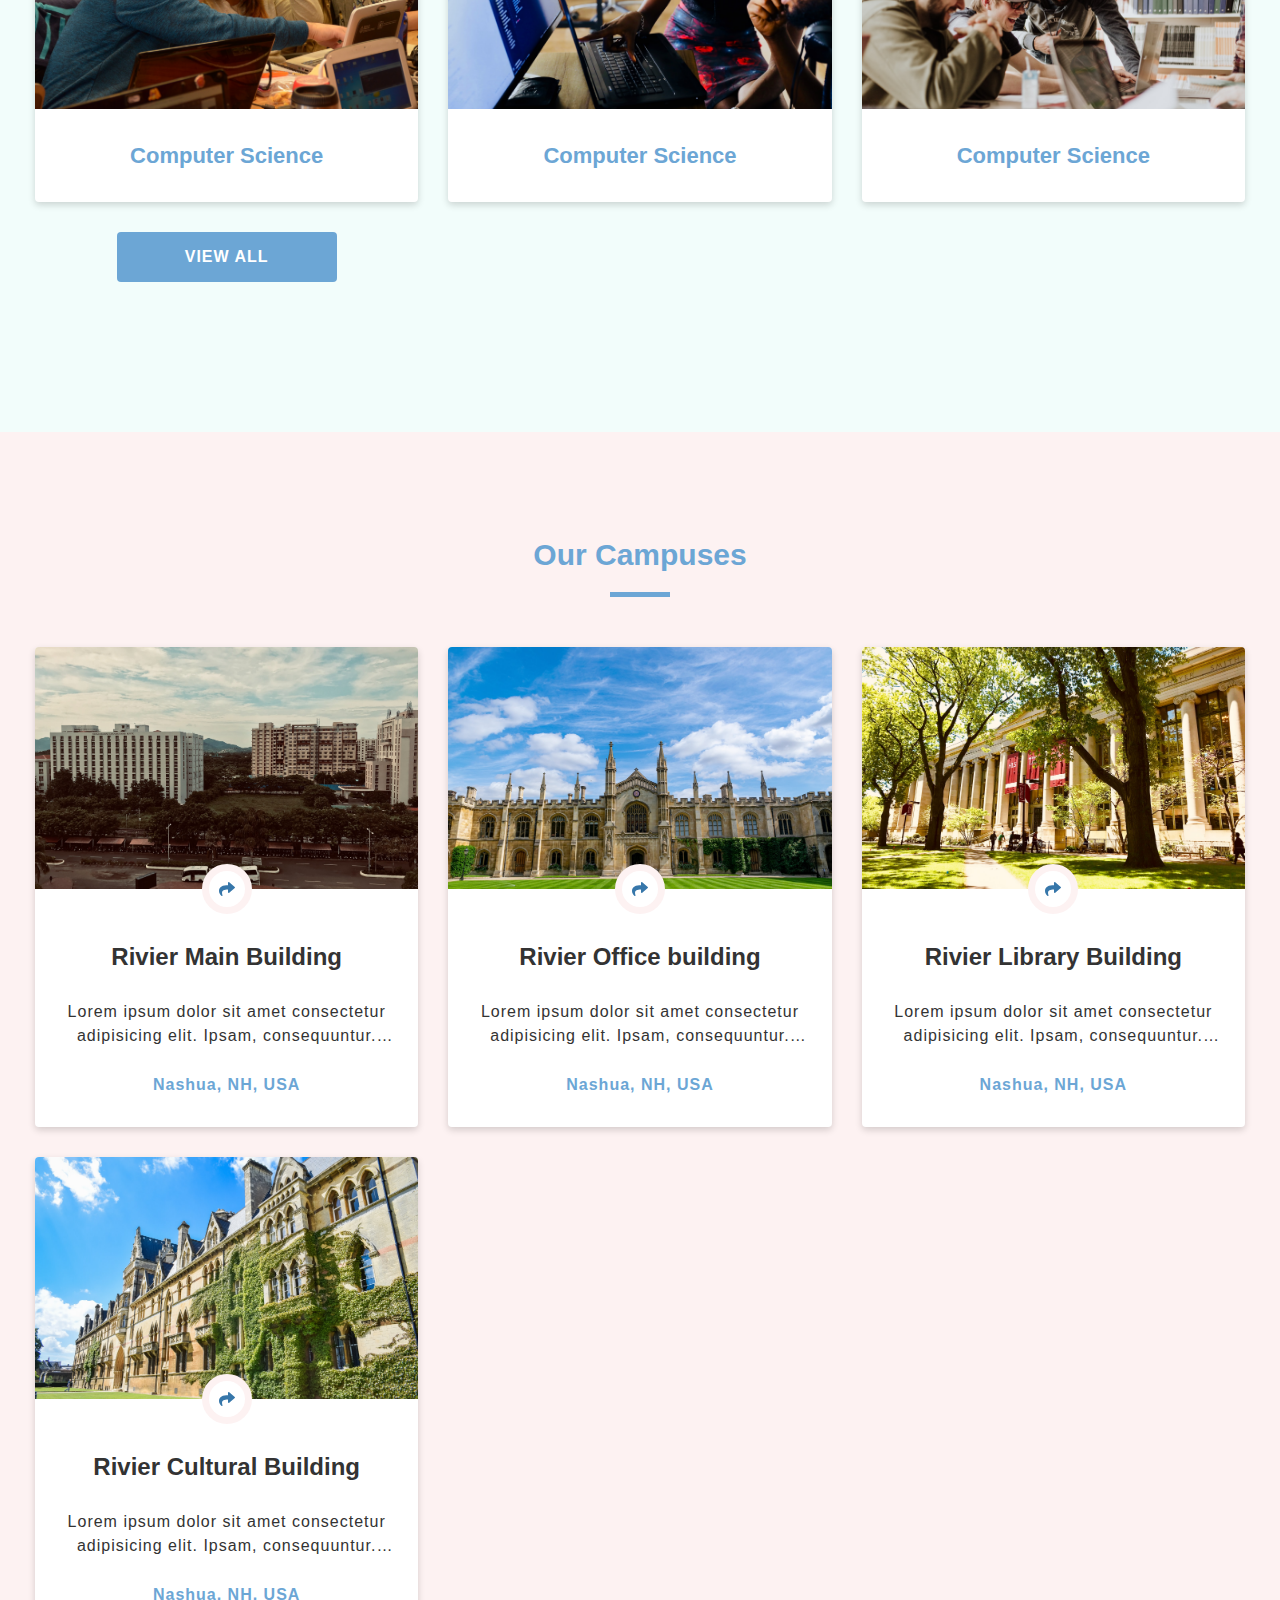
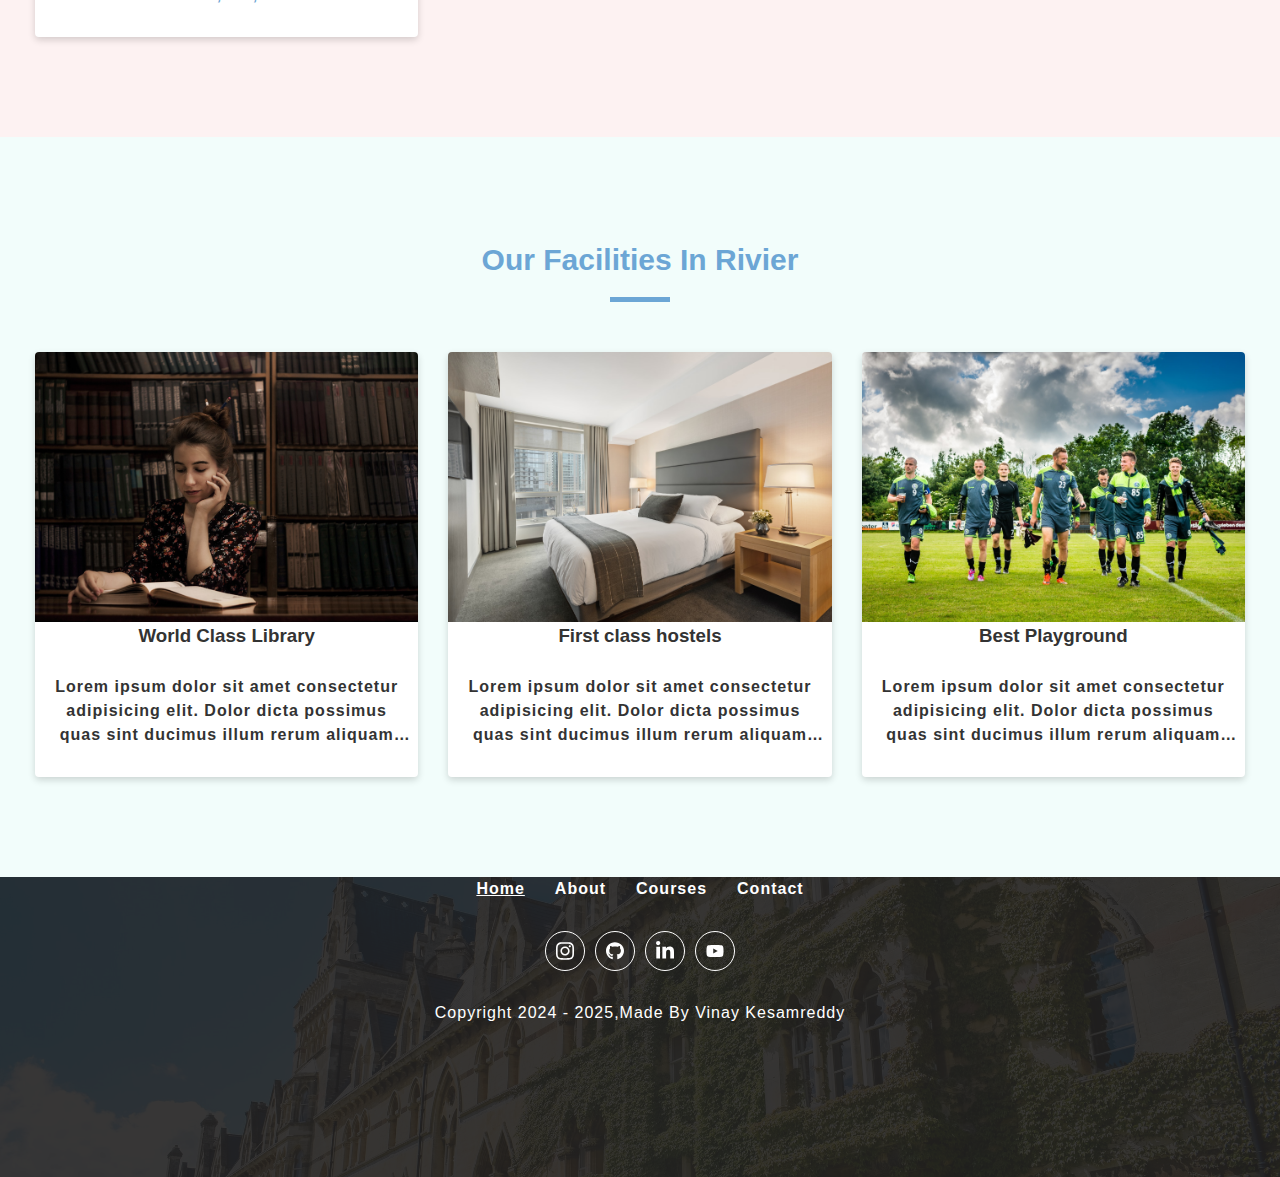
==== commit 408ef9c3: "index change" ====
--- a/index.html
+++ b/index.html
@@ -259,7 +259,7 @@
 <div class="our-facilities-container light-blue-background">
   <div class="our-facilities-center wrapper">
     <div class="section-title paddingTopDesktop-hundred paddingTopMobile-fifty">
-      <h3 class="title">Our Facilities in VIT</h3>
+      <h3 class="title">Our Facilities in Rivier</h3>
       <div class="underline"></div>
     </div>
     <section class="our-facilities paddingTopDesktop-fifty paddingBottomDesktop-hundred paddingTopMobile-fifty paddingBottomMobile-fifty three-column-layout">
